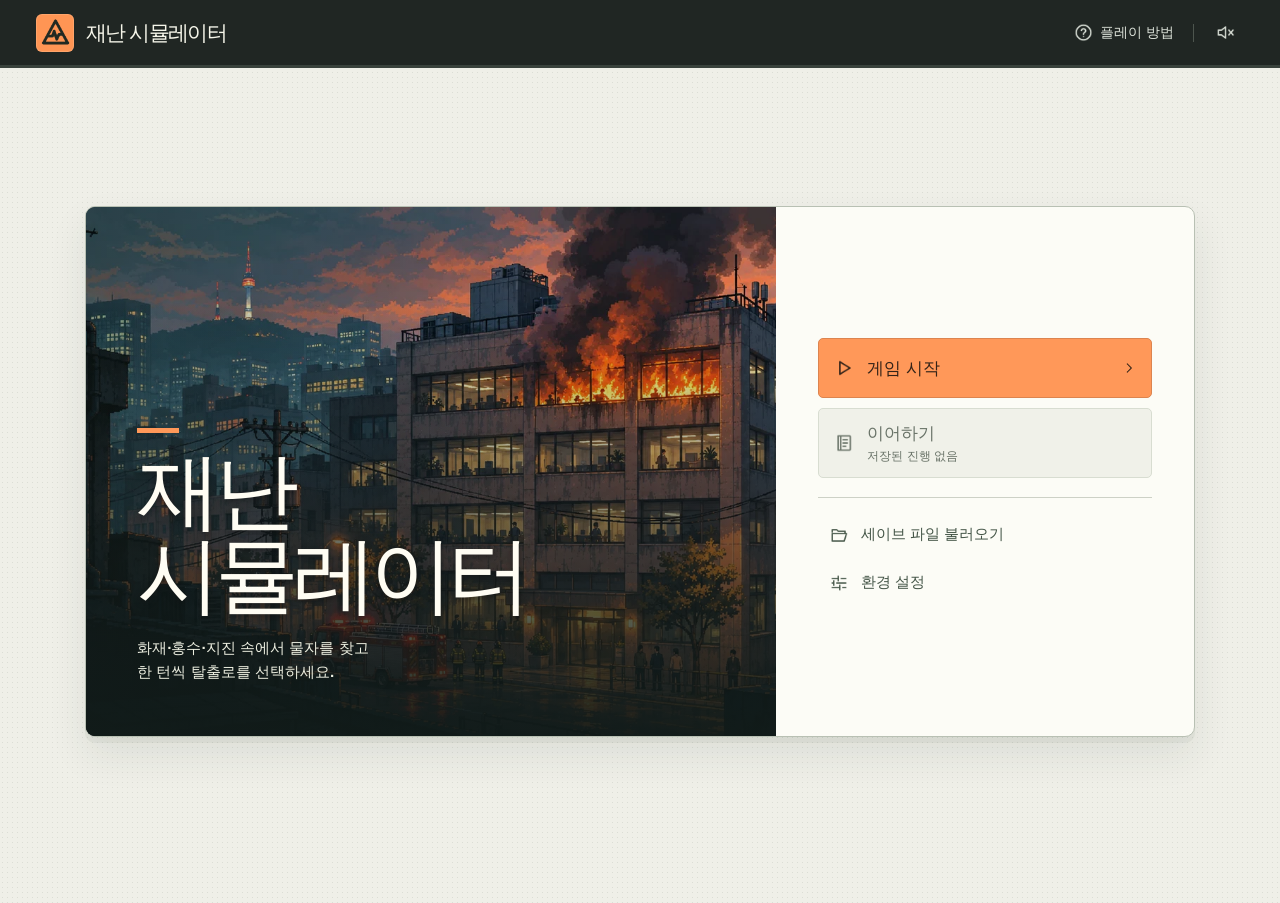
==== index.html @ 51527009 "게임 제작 시작" ====
<!doctype html>
<html lang="ko">
<head>
  <meta charset="utf-8">
  <meta name="viewport" content="width=device-width, initial-scale=1, viewport-fit=cover">
  <meta name="theme-color" content="#202623">
  <meta name="description" content="화재, 홍수, 지진 현장을 돌며 물자를 탐색하고 장비를 조립해 탈출하는 턴제 생존 게임.">
  <title>재난 시뮬레이터</title>
  <link rel="icon" href="data:,">
  <link rel="stylesheet" href="css/game.css">
  <link rel="stylesheet" href="css/field.css">
  <link rel="stylesheet" href="css/menu.css">
</head>
<body data-scenario="fire">
  <header class="topbar">
    <div class="shell header-inner">
      <div class="brand"><span class="brand-mark"><i data-icon="brand"></i></span><span>재난 시뮬레이터</span></div>
      <div class="utilities">
        <button id="game-menu" type="button" class="utility game-menu" aria-label="게임 메뉴 · 저장 및 불러오기" hidden><i data-icon="menu"></i><span>메뉴</span></button>
        <button id="help" type="button" class="utility" aria-label="플레이 방법"><i data-icon="help"></i><span>플레이 방법</span></button>
        <span class="header-divider" aria-hidden="true"></span>
        <button id="sound" type="button" class="utility sound-control" aria-label="효과음" aria-pressed="false" title="효과음 켜기"><i data-icon="muted"></i></button>
      </div>
    </div>
  </header>
  <main id="title-screen" class="shell title-shell" aria-labelledby="title-name">
    <section class="title-card">
      <div class="title-scene">
        <img src="assets/fire.webp" alt="" width="1500" height="750" fetchpriority="high">
        <div class="title-copy">
          <h1 id="title-name">재난<br>시뮬레이터</h1>
          <p>화재·홍수·지진 속에서 물자를 찾고<br>한 턴씩 탈출로를 선택하세요.</p>
        </div>
      </div>
      <nav class="title-actions" aria-label="시작 메뉴">
        <div id="play-buttons" class="play-buttons">
          <button id="new-game" class="title-action primary" type="button"><i data-icon="play"></i><span>게임 시작</span><i class="forward" data-icon="next"></i></button>
          <button id="continue-game" class="title-action" type="button" disabled><i data-icon="log"></i><span><strong id="continue-label">이어하기</strong><small id="continue-detail">저장된 진행 없음</small></span><i class="forward" data-icon="next"></i></button>
        </div>
        <button id="title-load" class="title-link" type="button"><i data-icon="folder"></i>세이브 파일 불러오기</button>
        <button id="title-settings" class="title-link" type="button"><i data-icon="settings"></i>환경 설정</button>
      </nav>
    </section>
  </main>
  <main id="game-screen" class="shell main-shell" hidden>
    <div class="toolbar">
      <nav class="scenario-nav" aria-label="시나리오 선택">
        <span class="nav-label" aria-hidden="true">시나리오</span>
        <div class="scenario-tabs">
          <button type="button" data-scenario-id="fire" aria-pressed="true"><i data-icon="flame"></i>화재</button>
          <button type="button" data-scenario-id="flood" aria-pressed="false"><i data-icon="water"></i>홍수</button>
          <button type="button" data-scenario-id="quake" aria-pressed="false"><i data-icon="quake"></i>지진</button>
        </div>
      </nav>
      <nav class="venue-nav" aria-label="장소 선택">
        <span class="nav-label" aria-hidden="true">장소</span>
        <div class="venue-tabs">
          <button type="button" data-venue="home" aria-pressed="true">집 <small>쉬움</small></button>
          <button type="button" data-venue="work" aria-pressed="false">직장 <small>보통</small></button>
          <button type="button" data-venue="travel" aria-pressed="false">여행지 <small>어려움</small></button>
        </div>
      </nav>
      <div class="toolbar-tools">
        <button type="button" id="difficulty" class="toolbar-button" aria-label="이 맵의 난이도 설정"><i data-icon="settings"></i><span>난이도 설정</span></button>
        <button type="button" id="restart" class="toolbar-button" aria-label="현재 맵 처음부터 시작"><i data-icon="restart"></i><span>처음부터</span></button>
      </div>
    </div>
    <div class="play-grid">
      <div class="main-column">
        <article class="scene-panel panel">
          <div class="hero">
            <img data-art="fire" src="assets/fire.webp" alt="" width="1500" height="750" fetchpriority="high">
            <img data-art="flood" src="assets/flood.webp" alt="" width="1500" height="750" hidden>
            <img data-art="quake" src="assets/quake.webp" alt="" width="1500" height="750" hidden>
            <div class="hero-shade"></div>
            <div class="hero-hud">
              <span class="alert-tag"><i data-icon="alert"></i><span id="alert-label">화재 경보</span></span>
              <div class="turn" id="turn-counter"><span aria-hidden="true" lang="en">TURN</span><b id="turn-number">01</b></div>
            </div>
            <div class="hero-caption">
              <div class="setting"><i data-icon="pin"></i><span id="setting"></span></div>
              <h1 id="scenario-title">도심 빌딩 화재</h1>
            </div>
          </div>
          <section class="briefing" id="briefing" tabindex="-1" aria-labelledby="scene-title">
            <div class="scene-meta"><span class="section-tag"><span class="square-pip"></span><span id="scene-label">현장 상황</span></span><span class="place" id="current-place"></span></div>
            <h2 id="scene-title"></h2>
            <p id="scene-description"></p>
          </section>
        </article>
        <section class="choices-section" aria-labelledby="choices-title">
          <div class="section-heading"><h2 id="choices-title" tabindex="-1"><i data-icon="cursor"></i><span>현장 행동</span></h2><span id="choice-note" class="minor-label"><i data-icon="clock"></i>행동당 1턴</span></div>
          <div id="feedback" class="feedback" hidden></div>
          <nav id="field-tabs" class="field-tabs" aria-label="현장 메뉴">
            <button type="button" data-view="field" aria-pressed="true"><i data-icon="eye"></i>현장 탐색</button>
            <button type="button" data-view="travel" aria-pressed="false"><i data-icon="route"></i>지역 이동</button>
            <button type="button" data-view="bag" aria-pressed="false"><i data-icon="bag"></i>가방·제작 <small id="bag-count">0/4</small></button>
          </nav>
          <div id="field-context"></div>
          <div id="actions" class="actions"></div>
          <div id="outcome" class="outcome panel" hidden></div>
        </section>
      </div>
      <aside class="rail" aria-label="대피 정보">
        <section class="vitals" aria-labelledby="vitals-heading">
          <div class="card-heading"><h2 id="vitals-heading"><i data-icon="pulse"></i>생존 상태</h2><span id="status-label" class="status-word"></span></div>
          <div class="meters">
            <div class="meter health">
              <div class="meter-row"><span><i data-icon="heart"></i>체력</span><div><b id="hp-number">100</b><small> / 100</small></div></div>
              <div id="hp-meter" class="gauge" role="progressbar" aria-label="체력" aria-valuemin="0" aria-valuemax="100"><span></span></div>
            </div>
            <div class="meter risk">
              <div class="meter-row"><span><i data-icon="alert"></i><span id="risk-label"></span></span><div><b id="risk-number"></b><small> / 100</small></div></div>
              <div id="risk-meter" class="gauge" role="progressbar" aria-label="위험 노출" aria-valuemin="0" aria-valuemax="100"><span></span></div>
            </div>
          </div>
          <div class="hazard-note" id="hazard-note"></div>
        </section>
        <section class="route-panel panel" aria-labelledby="route-heading">
          <div class="card-heading"><h2 id="route-heading" tabindex="-1"><i data-icon="route"></i>지역 지도</h2><span class="route-count">확인한 장소 <b id="stage-count">1</b>곳</span></div>
          <p id="map-origin" class="map-origin"></p>
          <div class="route-map" id="route-map" role="group" aria-label="지역을 선택해 물자와 이동 경로 확인">
            <canvas id="route-lines" aria-hidden="true"></canvas>
            <div id="map-points"></div>
          </div>
          <div id="map-detail" class="map-detail"></div>
          <div class="goal"><i data-icon="flag"></i><div><span id="goal-label">탈출 목표</span><p id="objective"></p></div></div>
        </section>
        <section class="log-panel panel" aria-labelledby="log-heading">
          <div class="card-heading"><h2 id="log-heading"><i data-icon="log"></i>행동 기록</h2><button type="button" id="show-log" class="text-button">전체 보기</button></div>
          <ol id="recent-log" class="recent-log"></ol>
        </section>
      </aside>
    </div>
    <footer class="save-status" id="save-status"><i data-icon="save"></i><span>이 기기에 자동 저장</span><button id="quick-save" type="button" class="text-button">세이브 파일 저장</button></footer>
    <p id="export-status" class="export-status" role="status"></p>
  </main>
  <dialog id="dialog" aria-labelledby="dialog-title">
    <div class="dialog-head"><h2 id="dialog-title"></h2><button type="button" id="close-dialog" class="close-button" aria-label="닫기"><i data-icon="close"></i></button></div>
    <div id="dialog-content"></div>
  </dialog>
  <div class="sr-only" id="announcement" role="status" aria-live="polite" aria-atomic="true"></div>
  <noscript>이 게임을 플레이하려면 브라우저에서 자바스크립트를 켜 주세요.</noscript>
  <script src="js/data/regions.js"></script>
  <script src="js/data/supplies.js"></script>
  <script src="js/data/maps.js"></script>
  <script src="js/knowledge.js"></script>
  <script src="js/legacy/scenarios-v2.js"></script>
  <script src="js/legacy/engine-v2.js"></script>
  <script src="js/engine.js"></script>
  <script src="js/storage.js"></script>
  <script src="js/save-file.js"></script>
  <script src="js/ui/art.js"></script>
  <script src="js/ui/dom.js"></script>
  <script src="js/ui/map.js"></script>
  <script src="js/ui/field-panel.js"></script>
  <script src="js/ui/difficulty.js"></script>
  <script src="js/ui/start-menu.js"></script>
  <script src="js/ui/save-dialog.js"></script>
  <script src="js/app.js"></script>
</body>
</html>
---- css/game.css ----
:root {
  color-scheme: light;
  --page: #efefe8;
  --paper: #fcfcf6;
  --ink: #242c27;
  --muted: #586259;
  --line: #cdd1c6;
  --dark: #202824;
  --accent: #ff9859;
  --accent-ink: #914315;
  --accent-pale: #fbe3cc;
  --mono: "IBM Plex Mono", "Cascadia Mono", Consolas, ui-monospace, monospace;
  font-family: Inter, "Noto Sans KR", "Apple SD Gothic Neo", "Malgun Gothic", sans-serif;
  font-size: 16px;
  font-synthesis: none;
  color: var(--ink);
}
* { box-sizing: border-box; }
body {
  margin: 0;
  min-width: 280px;
  min-height: 100vh;
  background-color: var(--page);
  background-image: radial-gradient(#69746824 .65px, transparent .75px);
  background-size: 5px 5px;
  word-break: keep-all;
  overflow-wrap: break-word;
  -webkit-text-size-adjust: 100%;
}
body[data-scenario=flood] { --accent: #7dd2d5; --accent-ink: #166064; --accent-pale: #d9edeb; }
body[data-scenario=quake] { --accent: #edc665; --accent-ink: #73561b; --accent-pale: #f3e9c9; }
button { font: inherit; color: inherit; cursor: pointer; touch-action: manipulation; -webkit-tap-highlight-color: transparent; }
button:disabled { cursor: default; }
button:focus-visible, a:focus-visible { outline: 3px solid #19779a; outline-offset: 3px; }
button, a { -webkit-user-select: none; user-select: none; }
button { transition: background-color .14s, border-color .14s, color .14s, box-shadow .14s, transform .14s; }
[hidden] { display: none !important; }
h1, h2, h3, p { margin: 0; }
i[data-icon] { display: inline-flex; width: 1.2em; height: 1.2em; flex: none; align-items: center; justify-content: center; vertical-align: -.18em; font-style: normal; }
i[data-icon] canvas { display: block; width: 100%; height: 100%; }
.shell { width: min(1256px, calc(100% - 72px)); margin: 0 auto; }
.topbar { background: #202623; border-bottom: 3px solid #39423c; color: #f5f5e9; }
.header-inner { min-height: 65px; display: flex; align-items: center; justify-content: space-between; gap: 12px; }
.brand, .utilities, .utility, .toolbar, .scenario-nav, .scenario-tabs, .scenario-tabs button, .toolbar-button, .section-tag, .setting,
.hero-hud, .section-heading, .section-heading h2, .card-heading, .card-heading h2, .minor-label, .hazard-note, .text-button, .save-status, .close-button { display: flex; align-items: center; }
.brand { gap: 12px; font-size: 1.34rem; font-weight: 850; letter-spacing: -.075em; }
.brand-mark { background: #ff9554; color: #222922; width: 38px; height: 38px; display: grid; place-items: center; border-radius: 6px; box-shadow: inset 0 0 0 1px #ffd0aa40; }
.brand-mark i { width: 29px; height: 29px; }
.utilities { gap: 12px; }
.utility { min-width: 38px; min-height: 40px; justify-content: center; gap: 7px; border: 0; padding: 0 7px; background: none; border-radius: 4px; color: #dbe1d8; font-size: .875rem; font-weight: 550; }
.utility i { width: 19px; height: 19px; }
.utility:hover, .utility:focus-visible { background: #364039; color: #fff; }
.sound-control[aria-pressed=true] { color: #ffaf78; }
.header-divider { height: 18px; width: 1px; background: #4d554e; }
.toolbar { min-height: 83px; justify-content: space-between; gap: 12px; }
.scenario-nav { gap: 16px; min-width: 0; }
.nav-label { color: #576057; font-size: .875rem; font-weight: 700; }
.scenario-tabs { padding: 3px; gap: 3px; background: #e1e3d9; border: 1px solid #c9cec2; border-radius: 7px; }
.scenario-tabs button { justify-content: center; gap: 7px; min-width: 76px; padding: 5px 14px; min-height: 34px; background: transparent; color: #555f56; font-size: .92rem; font-weight: 700; border: 1px solid transparent; border-radius: 4px; }
.scenario-tabs button i { width: 18px; height: 18px; }
.scenario-tabs button[aria-pressed=true] { background: var(--dark); color: #fbfcf4; border-color: var(--dark); box-shadow: 0 1px 3px #222c2322; }
.scenario-tabs button[aria-pressed=true] i { color: var(--accent); }
.scenario-tabs button:not([aria-pressed=true]):hover { background: #f6f7ef; }
.toolbar-button { min-height: 40px; gap: 7px; background: transparent; border: 1px solid transparent; color: #535e54; font-size: .875rem; font-weight: 600; border-radius: 4px; padding: 0 7px; }
.toolbar-button:hover { background: #e1e4da; border-color: var(--line); }
.play-grid { display: grid; grid-template-columns: minmax(0, 2.2fr) minmax(298px, .97fr); gap: 20px; align-items: start; }
.main-column, .rail { display: flex; flex-direction: column; min-width: 0; gap: 20px; }
.rail { gap: 15px; }
.panel { border: 1px solid var(--line); border-radius: 8px; background: var(--paper); box-shadow: 0 2px 0 #31403209; }
.scene-panel { overflow: hidden; }
.hero { position: relative; isolation: isolate; overflow: hidden; height: clamp(250px, 23.1vw, 321px); background: #26322e; color: #fff; }
.hero img, .hero-shade { position: absolute; inset: 0; width: 100%; height: 100%; }
.hero img { object-fit: cover; object-position: center 54%; z-index: -2; }
.hero-shade { z-index: -1; background: linear-gradient(90deg, #10181563, transparent 76%), linear-gradient(0deg, #0c1313e8, #0c13134a 32%, transparent 63%); }
.hero-hud { position: absolute; top: 18px; left: 22px; right: 20px; justify-content: space-between; align-items: flex-start; }
.alert-tag, .turn { display: inline-flex; align-items: center; gap: 6px; line-height: 1; }
.alert-tag { color: #232a24; background: var(--accent); box-shadow: 0 1px 3px #10171236; border-radius: 3px; padding: 7px 9px; font-size: .78rem; font-weight: 850; letter-spacing: .005em; }
.alert-tag i { height: 15px; width: 15px; }
.turn { background: #131b19d9; border: 1px solid #c1c9bb54; color: #f1f3e6; border-radius: 4px; height: 30px; padding: 0 10px; font-family: var(--mono); }
.turn > span { color: #c7d0c4; font-size: .75rem; letter-spacing: .07em; }
.turn b { font-size: 1.02rem; }
.hero-caption { position: absolute; bottom: 23px; left: 26px; right: 20px; }
.setting { gap: 5px; color: #e3e6d9; font-size: .875rem; font-weight: 550; text-shadow: 0 1px 3px #000; }
.setting i { color: var(--accent); width: 16px; height: 16px; }
.hero h1 { margin-top: 4px; line-height: 1.17; font-size: clamp(2.35rem, 3.65vw, 3.5rem); letter-spacing: -.072em; font-weight: 900; text-shadow: 0 2px 7px #1119; }
.briefing { padding: 18px 25px 22px; scroll-margin-top: 8px; }
.briefing:focus { outline: none; }
.scene-meta { display: flex; justify-content: space-between; align-items: center; gap: 10px; }
.section-tag { gap: 7px; font-size: .80rem; font-weight: 750; color: #535e55; }
.square-pip { background: var(--accent-ink); width: 7px; height: 7px; box-shadow: 3px 0 0 var(--accent-pale); }
.place { color: #536056; font-size: .80rem; background: #e9ede4; border: 1px solid #dce2d5; border-radius: 3px; font-weight: 650; padding: 2px 7px; }
.briefing h2 { margin-top: 8px; font-size: 1.47rem; line-height: 1.4; letter-spacing: -.061em; font-weight: 800; }
.briefing > p { margin-top: 5px; color: #48524a; font-size: 1rem; line-height: 1.67; letter-spacing: -.025em; }
.feedback { display: flex; gap: 8px; align-items: flex-start; background: #eef0e7; border-left: 3px solid #a1ac9a; padding: 8px 10px; margin-top: 13px; font-size: .875rem; color: #435047; line-height: 1.55; }
.feedback i { margin-top: 2px; }
.feedback.is-event { border-color: var(--accent-ink); background: var(--accent-pale); }
.feedback[data-verdict] { align-items: center; gap: 12px; }
.feedback[data-verdict=pass] { background: #e6efe2; border-color: #537657; }
.feedback[data-verdict=miss] { background: #f6e7db; border-color: #aa6841; }
.feedback-copy { display: grid; gap: 2px; min-width: 0; }
.roll-summary { color: #325f42; font-size: .86rem; }
.feedback[data-verdict=miss] .roll-summary { color: #804225; }
.die { display: inline-block; flex: none; position: relative; width: 30px; height: 30px; perspective: 130px; }
.die-cube { display: block; position: relative; width: 100%; height: 100%; transform-style: preserve-3d; --rx: 0deg; --ry: 0deg; transform: translateZ(-15px) rotateX(var(--rx)) rotateY(var(--ry)); }
.die-cube[data-face="2"] { --ry: -90deg; }
.die-cube[data-face="3"] { --rx: -90deg; }
.die-cube[data-face="4"] { --rx: 90deg; }
.die-cube[data-face="5"] { --ry: 90deg; }
.die-cube[data-face="6"] { --ry: 180deg; }
.die-side { position: absolute; inset: 0; display: grid; grid-template: repeat(3, 1fr) / repeat(3, 1fr); place-items: center; padding: 3px; border: 1px solid #777f6e; border-radius: 5px; background: #fffbea; box-shadow: inset 0 -2px #c7c8b5; backface-visibility: hidden; }
.die-side:nth-child(1) { transform: translateZ(15px); }
.die-side:nth-child(2) { transform: rotateY(90deg) translateZ(15px); }
.die-side:nth-child(3) { transform: rotateX(90deg) translateZ(15px); }
.die-side:nth-child(4) { transform: rotateX(-90deg) translateZ(15px); }
.die-side:nth-child(5) { transform: rotateY(-90deg) translateZ(15px); }
.die-side:nth-child(6) { transform: rotateY(180deg) translateZ(15px); }
.die-pip { width: 4px; height: 4px; background: #293b2e; border-radius: 50%; }
@media (prefers-reduced-motion: no-preference) {
  .die-cube.tumble { animation: die-tumble 150ms cubic-bezier(.2,.65,.35,1) both; }
  @keyframes die-tumble {
    from { transform: translateY(-3px) translateZ(-15px) rotateX(calc(var(--rx) + 140deg)) rotateY(calc(var(--ry) - 125deg)) rotateZ(-15deg); }
    to { transform: translateZ(-15px) rotateX(var(--rx)) rotateY(var(--ry)); }
  }
}
.section-heading, .card-heading { justify-content: space-between; gap: 8px; }
.section-heading { margin: 0 1px 12px; }
.section-heading h2, .card-heading h2 { gap: 8px; line-height: 1.35; font-size: 1.08rem; font-weight: 800; letter-spacing: -.05em; }
.section-heading h2 { font-size: 1.22rem; }
.section-heading h2 i, .card-heading h2 i { width: 20px; height: 20px; }
.minor-label { gap: 5px; color: #5e675e; font-size: .82rem; font-weight: 550; }
.minor-label i { width: 15px; height: 15px; }
.actions { display: grid; grid-template-columns: repeat(auto-fit, minmax(0, 1fr)); gap: 10px; }
.action { position: relative; min-width: 0; min-height: 156px; display: flex; flex-direction: column; align-items: stretch; border: 1px solid #bfc6ba; box-shadow: 0 2px 0 #c8cdc2; border-radius: 6px; background: var(--paper); text-align: left; padding: 14px 15px 12px; }
.action:not(:disabled):hover { background: #fffef8; border-color: var(--accent-ink); box-shadow: 0 3px 0 var(--accent-ink); transform: translateY(-2px); }
.action:not(:disabled):active { transform: translateY(1px); box-shadow: none; }
.action-head { display: flex; align-items: flex-start; justify-content: space-between; margin-bottom: 9px; }
.action-icon { display: grid; place-items: center; width: 33px; height: 33px; color: #3c5a4a; background: #e1e9db; border: 1px solid #d2ddca; border-radius: 5px; }
.action-icon i { width: 21px; height: 21px; }
.action[data-tone=observe] .action-icon { background: var(--accent-pale); border-color: color-mix(in srgb, var(--accent) 50%, #d5d7c8); color: var(--accent-ink); }
.action[data-tone=rest] .action-icon { background: #dceae6; color: #36645a; }
.action[data-tone=second] .action-icon { background: #e2e8ec; border-color: #d3dade; color: #415c69; }
kbd { font: .75rem/1.3 var(--mono); color: #667164; background: #f5f6ee; border: 1px solid #d3d9cc; border-bottom-width: 2px; border-radius: 3px; padding: 1px 5px; }
.action-body { display: flex; flex-direction: column; gap: 4px; }
.action-title { font-size: 1.04rem; font-weight: 780; letter-spacing: -.06em; line-height: 1.32; }
.action-description { color: #576258; font-size: .875rem; line-height: 1.5; letter-spacing: -.026em; }
.check-line { display: flex; align-items: center; flex-wrap: wrap; gap: 3px 6px; margin-top: 3px; font-size: .77rem; line-height: 1.45; }
.check-target { display: inline-flex; align-items: center; gap: 4px; padding: 1px 5px; color: #574328; background: #f2e9d5; border-radius: 3px; font-weight: 750; white-space: nowrap; }
.check-target i { width: 14px; height: 14px; }
.check-miss { color: #5d665a; }
.costs { display: flex; flex-wrap: wrap; align-items: center; gap: 7px 10px; margin-top: auto; padding-top: 11px; }
.cost { display: inline-flex; align-items: center; gap: 3px; font: 600 .82rem/1 var(--mono); white-space: nowrap; }
.cost i { width: 14px; height: 14px; }
.cost-name { font-family: Inter, "Noto Sans KR", "Apple SD Gothic Neo", "Malgun Gothic", sans-serif; font-size: .77rem; font-weight: 600; }
.cost.hp { color: #386550; }
.cost.risk { color: #92522c; }
.danger-cost { color: #932f29; font-size: .78rem; font-weight: 750; }
.unavailable { font-size: .8rem; font-weight: 650; color: #646b62; }
.action:disabled { background: #e6e8df; border-color: #cdd1c6; box-shadow: none; }
.action:disabled .action-body, .action:disabled .action-icon { opacity: .64; }
.vitals { background: #26352f; border: 1px solid #2b3931; border-radius: 8px; padding: 18px 20px 0; color: #f0f4e9; overflow: hidden; box-shadow: 0 2px 0 #31403212; }
.vitals .card-heading h2 i { color: #a4d0b2; }
.status-word { color: #bbdfbf; font-size: .80rem; font-weight: 650; display: flex; gap: 6px; align-items: center; }
.status-word::before { content: ""; width: 6px; height: 6px; border-radius: 50%; background: currentColor; }
.status-word[data-level=warn] { color: #ffbe81; }
.status-word[data-level=danger] { color: #ffaba0; }
.meters { display: grid; gap: 11px; margin: 15px 0 16px; }
.meter-row { display: flex; align-items: baseline; justify-content: space-between; gap: 6px; margin-bottom: 5px; }
.meter-row > span { display: flex; align-items: center; gap: 7px; color: #e1e9dc; font-size: .88rem; font-weight: 550; }
.meter-row i { width: 16px; height: 16px; }
.health .meter-row i { color: #a5dab2; }
.risk .meter-row i { color: #f3af77; }
.meter-row > div { font-family: var(--mono); line-height: 1; white-space: nowrap; }
.meter-row b { font-weight: 700; font-size: 1.15rem; }
.meter-row small { color: #b3c1b3; font-size: .75rem; }
.gauge { height: 8px; background: #46574b; border-radius: 1px; position: relative; overflow: hidden; }
.gauge::after { content: ""; position: absolute; inset: 0; background: repeating-linear-gradient(90deg, transparent 0 calc(10% - 2px), #26352f calc(10% - 2px) 10%); }
.gauge > span { display: block; height: 100%; background: #9acda4; transition: width .2s ease; }
.risk .gauge > span { background: #f0a36a; }
.hazard-note { gap: 7px; border-top: 1px solid #536052; margin: 0 -20px; padding: 9px 20px 10px; font-size: .81rem; font-weight: 500; color: #e2e6d8; background: #202e28; line-height: 1.45; }
.hazard-note i { width: 15px; height: 15px; color: #edbc85; }
.route-panel, .log-panel { overflow: hidden; }
.route-panel .card-heading, .log-panel .card-heading { padding: 16px 18px 13px; }
.route-count { color: #626c61; font-size: .81rem; }
.route-count b { color: var(--accent-ink); font-family: var(--mono); font-size: .98rem; }
.route-map { position: relative; background-color: #e7eadf; background-image: linear-gradient(#acb7a63b 1px, transparent 1px), linear-gradient(90deg, #acb7a63b 1px, transparent 1px); background-size: 15px 15px; height: 130px; border-block: 1px solid #d3d9cb; overflow: hidden; }
#route-lines, #map-points { width: 100%; height: 100%; position: absolute; inset: 0; }
.map-point { position: absolute; width: 0; height: 0; }
.map-dot { position: absolute; width: 9px; height: 9px; transform: translate(-50%, -50%); border: 2px solid #7e8b7e; border-radius: 50%; background: #f4f5e9; }
.map-point[data-state=visited] .map-dot { background: #496352; border-color: #496352; }
.map-point[data-state=current] .map-dot { width: 13px; height: 13px; background: var(--accent); border: 3px solid #384438; box-shadow: 0 0 0 4px color-mix(in srgb, var(--accent) 57%, transparent); }
.map-point[data-point=safe] .map-dot { border-radius: 2px; transform: translate(-50%,-50%) rotate(45deg); }
.map-point[data-state=closed] .map-dot { border: 0; border-radius: 0; background: transparent; }
.map-point[data-state=closed] .map-dot::before, .map-point[data-state=closed] .map-dot::after { content: ""; position: absolute; top: 4px; left: -1px; width: 11px; height: 2px; background: #965d4c; transform: rotate(45deg); }
.map-point[data-state=closed] .map-dot::after { transform: rotate(-45deg); }
.point-label { position: absolute; top: 9px; left: 0; transform: translateX(-50%); color: #586256; font-size: .75rem; font-weight: 600; white-space: nowrap; line-height: 1.4; text-shadow: 1px 1px #e9ecdf, -1px -1px #e9ecdf; }
.map-point[data-top=true] .point-label { top: auto; bottom: 8px; }
.map-point[data-state=current] .point-label { color: #263b2d; font-weight: 850; }
.map-point[data-state=closed] .point-label { color: #80574c; text-decoration: line-through; }
.goal { display: flex; align-items: flex-start; gap: 10px; padding: 13px 17px 15px; }
.goal > i { margin-top: 2px; color: var(--accent-ink); width: 18px; height: 18px; }
.goal span { display: block; font-weight: 700; color: #616b60; font-size: .77rem; margin-bottom: 2px; }
.goal p { font-size: .905rem; font-weight: 650; line-height: 1.48; letter-spacing: -.035em; }
.text-button { border: 0; border-radius: 3px; padding: 3px 4px; background: transparent; color: #4e5c50; font-size: .81rem; font-weight: 600; text-decoration: underline; text-underline-offset: 3px; }
.text-button:hover { background: #e9ede3; }
.recent-log, .full-log { list-style: none; margin: 0; padding: 0; }
.recent-log { margin: 0 18px 15px; border-top: 1px solid #d9ddd1; }
.recent-log li { display: grid; grid-template-columns: 38px 1fr; gap: 8px; margin-top: 10px; align-items: baseline; }
.log-turn { font: 650 .765rem/1.5 var(--mono); color: var(--accent-ink); white-space: nowrap; }
.recent-log p { color: #4d594f; font-size: .86rem; letter-spacing: -.025em; line-height: 1.5; }
.recent-log .log-roll, .full-log .log-roll { display: block; font-size: .79rem; font-weight: 700; color: #425d4a; }
.save-status { justify-content: flex-end; gap: 5px; padding: 13px 1px 21px; color: #637062; font-size: .76rem; font-weight: 550; }
.save-status i { width: 14px; height: 14px; }
.outcome { padding: 17px 20px 20px; }
.outcome-stats { display: flex; flex-wrap: wrap; gap: 7px 21px; margin-bottom: 9px; }
.outcome-stats span { font-size: .875rem; color: var(--muted); }
.outcome-stats strong { color: var(--ink); padding-left: 4px; }
.outcome > p { font-size: .92rem; line-height: 1.6; color: #4c584d; margin-bottom: 13px; }
.button-row { display: flex; flex-wrap: wrap; gap: 8px; margin-top: 13px; }
.primary-button, .secondary-button { display: inline-flex; align-items: center; justify-content: center; gap: 6px; min-height: 41px; padding: 7px 14px; font-weight: 700; font-size: .92rem; border: 1px solid var(--dark); border-radius: 5px; }
.primary-button { color: #f8f9ef; background: var(--dark); }
.primary-button:hover { background: #3b4a3d; }
.secondary-button { background: #f2f3ea; border-color: #bcc6b8; }
.secondary-button:hover { background: #e2e7dc; }
dialog { width: min(460px, calc(100vw - 32px)); max-height: min(82vh, 680px); max-height: min(82dvh, 680px); padding: 21px 23px 23px; border: 1px solid #9fa999; border-radius: 9px; background: var(--paper); color: var(--ink); box-shadow: 0 18px 80px #0d170e4d; overflow-y: auto; }
dialog::backdrop { background: #131c17a8; }
.dialog-head { display: flex; align-items: center; justify-content: space-between; gap: 12px; margin-bottom: 12px; }
.dialog-head h2 { font-size: 1.35rem; letter-spacing: -.055em; }
.close-button { width: 37px; height: 37px; justify-content: center; background: #eff1e8; border: 1px solid var(--line); border-radius: 5px; }
.dialog-copy, .help-rules { color: #49564b; font-size: .96rem; line-height: 1.66; }
.help-rules { padding-left: 1.2rem; margin: 12px 0; }
.help-rules li + li { margin-top: 7px; }
.guide-links { display: flex; gap: 6px 14px; flex-wrap: wrap; padding-top: 12px; }
.guide-links a { color: #3e6251; font-size: .83rem; text-underline-offset: 3px; }
.help-detail { margin-top: 15px; border-top: 1px solid var(--line); padding-top: 11px; }
.help-detail summary { cursor: pointer; font-size: .88rem; font-weight: 650; }
.full-log li { border-top: 1px solid var(--line); padding: 11px 0; }
.full-log strong { margin-left: 10px; font-size: .94rem; }
.full-log p { color: #526055; margin-top: 4px; font-size: .9rem; line-height: 1.5; }
.full-log .event-line { color: var(--accent-ink); }
.sr-only { position: absolute; width: 1px; height: 1px; padding: 0; margin: -1px; overflow: hidden; clip: rect(0,0,0,0); white-space: nowrap; border: 0; }

@media (min-width: 1550px) { .shell { width: min(1350px, calc(100% - 100px)); } .hero { height: 354px; } }
@media (max-width: 1090px) {
  .shell { width: calc(100% - 40px); }
  .play-grid { grid-template-columns: minmax(0, 1.95fr) minmax(266px, 1fr); gap: 14px; }
  .main-column { gap: 15px; }
  .rail { gap: 12px; }
  .action { padding: 12px 11px; }
  .briefing { padding: 16px 19px 19px; }
}
@media (max-width: 799px) {
  .shell { width: min(660px, calc(100% - 32px)); }
  .header-inner { min-height: 56px; }
  .toolbar { min-height: 65px; }
  .play-grid { display: flex; flex-direction: column; gap: 14px; align-items: stretch; }
  .main-column, .rail { display: contents; }
  .scene-panel { order: 1; }
  .vitals { order: 2; padding: 12px 15px 0; }
  .choices-section { order: 3; }
  .route-panel { order: 4; }
  .log-panel { order: 5; }
  .hero { height: clamp(190px, 42vw, 273px); }
  .hero-caption { left: 18px; bottom: 16px; }
  .hero-hud { top: 13px; left: 15px; right: 15px; }
  .vitals .card-heading h2 { font-size: .98rem; }
  .meters { grid-template-columns: minmax(0,1fr) minmax(0,1fr); gap: 18px; margin: 9px 0 12px; }
  .meter-row { margin-bottom: 6px; }
  .hazard-note { margin: 0 -15px; padding: 6px 15px 7px; }
  .route-map { height: 135px; }
}
@media (max-width: 560px) {
  .shell { width: calc(100% - 24px); }
  .header-inner { min-height: 53px; }
  .brand { font-size: 1.08rem; gap: 8px; }
  .brand-mark { width: 31px; height: 31px; border-radius: 5px; }
  .brand-mark i { width: 24px; height: 24px; }
  .utilities { gap: 4px; }
  .utility { min-height: 42px; min-width: 36px; padding: 0 6px; }
  .utility span, .nav-label { display: none; }
  .header-divider { height: 15px; }
  .toolbar { min-height: 59px; gap: 6px; }
  .scenario-tabs { padding: 2px; gap: 1px; }
  .scenario-tabs button { min-width: 58px; min-height: 35px; gap: 4px; padding: 4px 8px; font-size: .88rem; }
  .scenario-tabs button i { width: 16px; height: 16px; }
  .toolbar-button { font-size: .81rem; gap: 4px; padding: 0 3px; }
  .play-grid { gap: 11px; }
  .hero { height: clamp(171px, 45vw, 215px); }
  .hero h1 { font-size: clamp(2rem, 8.2vw, 2.58rem); }
  .hero img { object-position: center 52%; }
  .setting { font-size: .78rem; }
  .briefing { padding: 12px 14px 14px; }
  .briefing h2 { margin-top: 6px; font-size: 1.22rem; }
  .briefing > p { font-size: 1rem; line-height: 1.52; }
  .vitals { padding: 10px 13px 0; }
  .meters { gap: 15px; }
  .meter-row > span { font-size: .81rem; gap: 4px; }
  .meter-row small { font-size: .75rem; }
  .meter-row b { font-size: 1rem; }
  .meter-row i { width: 14px; height: 14px; }
  .hazard-note { margin-inline: -13px; padding-inline: 13px; }
  .section-heading { margin: 2px 1px 8px; }
  .section-heading h2 { font-size: 1.09rem; }
  .actions { grid-template-columns: 1fr; gap: 7px; }
  .action { display: grid; grid-template-columns: 37px minmax(0,1fr) auto; align-items: center; gap: 8px; min-height: 70px; padding: 10px 12px; }
  .action-head { margin: 0; }
  .action-head kbd { display: none; }
  .action-title { font-size: 1rem; }
  .action-description { font-size: .81rem; }
  .action-body { gap: 2px; }
  .costs { flex-direction: column; align-items: flex-end; gap: 6px; margin: 0; padding: 0; }
  .cost { font-size: .77rem; }
  .route-panel .card-heading, .log-panel .card-heading { padding: 13px 14px 11px; }
  .recent-log { margin-inline: 14px; }
  .recent-log p { font-size: .9rem; }
  .goal { padding: 11px 14px 13px; }
  .feedback { font-size: .84rem; margin-top: 9px; }
}
@media (max-width: 355px) {
  .shell { width: calc(100% - 16px); }
  .toolbar-button span { display: none; }
  .meter-row small { display: none; }
  .action { grid-template-columns: 31px minmax(0,1fr) auto; padding-inline: 8px; }
  .action-icon { width: 29px; height: 29px; }
}
@media (min-width: 800px) and (max-height: 800px) {
  .header-inner { min-height: 54px; }
  .toolbar { min-height: 65px; }
  .hero { height: clamp(187px, 31vh, 248px); }
  .briefing { padding-block: 13px 16px; }
  .main-column { gap: 15px; }
  .action { min-height: 143px; }
}
@media (prefers-reduced-motion: reduce) {
  *, *::before, *::after { transition-duration: 0s !important; scroll-behavior: auto !important; }
}
---- css/field.css ----
.choices-section { min-width: 0; }
.toolbar { justify-content: flex-start; gap: 16px 28px; }
.venue-nav, .venue-tabs, .toolbar-tools { display: flex; align-items: center; }
.venue-nav { gap: 12px; }
.venue-tabs { padding: 3px; gap: 2px; background: #f8f8ef; border: 1px solid #c5cdbf; border-radius: 7px; }
.venue-tabs button { display: flex; align-items: baseline; justify-content: center; gap: 6px; border: 1px solid transparent; border-radius: 4px; background: transparent; color: #4c5b4e; min-height: 34px; padding: 5px 10px; font-size: .9rem; font-weight: 720; white-space: nowrap; }
.venue-tabs small { font-size: .73rem; color: #616e5e; font-weight: 550; }
.venue-tabs button[aria-pressed=true] { background: var(--accent-pale); color: var(--accent-ink); border-color: color-mix(in srgb, var(--accent) 55%, #bcbeaf); }
.venue-tabs button[aria-pressed=true] small { color: var(--accent-ink); }
.venue-tabs button:not([aria-pressed=true]):hover { background: #e7ebdf; }
.toolbar-tools { margin-left: auto; gap: 4px; }
.map-origin { margin: -5px 17px 9px; color: #566454; font-size: .8rem; line-height: 1.4; }
.difficulty-current { margin: 8px 0 14px; padding: 8px 10px; border-left: 3px solid #8c9e88; background: #edf0e6; font-size: .86rem; line-height: 1.5; }
.difficulty-form { display: grid; gap: 11px; }
.difficulty-field { display: grid; grid-template-columns: 7.5em minmax(0, 1fr); align-items: center; gap: 8px; font-size: .94rem; font-weight: 680; }
.difficulty-field select { min-width: 0; min-height: 42px; padding: 6px 9px; font: inherit; font-size: .88rem; background: #fcfcf6; color: #2e4233; border: 1px solid #aebba9; border-radius: 4px; }
.difficulty-field select:focus-visible { outline: 3px solid #19779a; outline-offset: 2px; }
.difficulty-form .text-button { justify-self: start; }
.difficulty-form .button-row { margin: 0; }
.difficulty-message { color: #385740; font-size: .85rem; line-height: 1.5; }
.difficulty-message:empty { display: none; }
.choices-section .feedback { margin: 0 0 10px; border-radius: 3px; }
#choices-title:focus:not(:focus-visible) { outline: 0; }
.field-tabs { display: flex; gap: 3px; padding: 3px; border-radius: 7px; border: 1px solid #bcc5b7; background: #e1e6db; }
.field-tabs button { flex: 1; min-width: 0; display: flex; align-items: center; justify-content: center; gap: 7px; padding: 8px 4px; min-height: 41px; border: 1px solid transparent; border-radius: 4px; color: #4b594d; font-size: .93rem; font-weight: 680; white-space: nowrap; background: transparent; }
.field-tabs button:hover { background: #f2f4eb; }
.field-tabs button[aria-pressed=true] { color: #fffdf4; background: #304638; border-color: #2c4135; }
.field-tabs small { font: 650 .72rem/1.5 var(--mono); padding-inline: 4px; border-radius: 3px; background: #253d2d12; }
.field-tabs [aria-pressed=true] small { background: #ffffff21; }
.field-tabs i { width: 17px; height: 17px; }
.stock-summary, .field-hint { display: flex; align-items: center; flex-wrap: wrap; gap: 6px; min-height: 35px; margin: 7px 0; color: #526054; font-size: .82rem; line-height: 1.5; }
.stock-summary strong { margin-right: 4px; font-weight: 700; color: #415044; }
.map-jump { display: none; }
.supply-tag { display: inline-flex; align-items: center; gap: 5px; padding: 3px 7px; border: 1px solid #ced6c7; border-radius: 4px; background: #f8f9ef; color: #405846; font-size: .78rem; font-weight: 650; line-height: 1.4; }
.supply-tag i { width: 14px; height: 14px; }
.bag-grid { display: grid; grid-template-columns: repeat(4, minmax(0, 1fr)); gap: 5px; margin-top: 10px; }
.bag-slot { display: flex; align-items: center; justify-content: space-between; flex-wrap: wrap; min-height: 42px; padding: 3px 6px; border-radius: 4px; border: 1px solid #c4cebe; background: var(--paper); }
.bag-slot.empty { justify-content: center; color: #687467; border-style: dashed; background: #ffffff35; font-size: .76rem; }
.bag-slot .supply-tag { padding: 0; border: 0; background: none; }
.drop-item { background: none; border: 0; font-size: .74rem; padding: 6px 3px; text-decoration: underline; text-underline-offset: 2px; color: #616c61; }
.bag-grid + .field-hint { min-height: 0; margin: 8px 0 10px; }
.ingredient-source { color: #535e50; font-size: .77rem; line-height: 1.45; }
.recipe-parts { color: #3e5c48; margin-top: 3px; font-size: .8rem; font-weight: 700; }
.action:disabled .action-body { opacity: .85; }
.action:only-child { display: grid; min-height: 80px; grid-template-columns: auto minmax(0, 1fr) auto; align-items: center; gap: 13px; }
.action:only-child .action-head { margin: 0; }
.action:only-child kbd { position: absolute; top: 7px; right: 8px; }
.action:only-child .costs { padding: 0; margin: 0; }
.action:only-child .action-body { padding-right: 5px; }
.route-map { height: 154px; }
.map-point { width: 44px; height: 44px; transform: translate(-50%, -50%); padding: 0; border: 0; border-radius: 5px; background: none; color: #334236; }
.map-point .map-dot { top: 50%; left: 50%; pointer-events: none; }
.map-point .point-label { pointer-events: none; left: 50%; top: calc(50% + 8px); padding: 0 3px; border-radius: 3px; background: #e7eadfe6; }
.map-point[data-top=true] .point-label { bottom: calc(50% + 8px); top: auto; }
.map-point[aria-pressed=true] .point-label { background: #334a39; color: #fffef4; text-shadow: none; }
.map-point:hover .point-label { text-decoration: underline; }
.map-point[data-state=warning] .map-dot { border-color: #a15a23; background: #ffd198; }
.map-detail { padding: 12px 17px; border-bottom: 1px solid var(--line); }
.map-detail-head { display: flex; align-items: center; justify-content: space-between; flex-wrap: wrap; gap: 3px 7px; }
.map-detail-head strong { font-size: .92rem; }
.map-detail-head span { color: var(--accent-ink); font-size: .77rem; font-weight: 680; }
.map-detail p { margin: 4px 0 0; color: #59665a; font-size: .81rem; line-height: 1.5; }
.map-detail .map-warning { color: #9a4d24; }
.map-move { margin-top: 7px; padding: 7px 10px; border: 1px solid #b8c6b4; border-radius: 4px; background: #e6eddf; color: #334e3c; font-size: .8rem; font-weight: 670; }
.map-move:disabled { color: #687365; background: #edeee8; }
.map-move:not(:disabled):hover { background: #d9e5d2; }
@media (max-width: 799px) {
  .field-tabs button { min-height: 44px; }
  .route-map { height: 150px; }
  .map-jump { display: inline-block; margin-left: auto; padding: 6px 2px; border: 0; background: transparent; color: #395744; font-size: .82rem; font-weight: 650; text-decoration: underline; text-underline-offset: 3px; }
}
@media (max-width: 960px) {
  .toolbar { display: grid; grid-template-columns: minmax(0, 1fr) auto; gap: 6px 8px; padding-block: 10px; }
  .scenario-nav { grid-area: 1 / 1; }
  .toolbar-tools { grid-area: 1 / 2; }
  .venue-nav { grid-area: 2 / 1 / 3 / 3; }
  .venue-tabs { flex: 1; }
  .venue-tabs button { flex: 1; }
}
@media (max-width: 560px) {
  .toolbar { padding-block: 7px; }
  .venue-tabs button { min-height: 37px; padding-inline: 4px; }
  .toolbar-tools #restart span { display: none; }
  .toolbar-tools .toolbar-button { min-width: 36px; justify-content: center; }
  .field-tabs button { gap: 4px; font-size: .85rem; }
  .field-tabs small { font-size: .67rem; }
  .field-tabs i { width: 15px; height: 15px; }
  .stock-summary, .field-hint { min-height: 25px; }
  .bag-grid { grid-template-columns: repeat(2, minmax(0, 1fr)); }
  .drop-item { min-height: 36px; padding-inline: 6px; }
  .action:only-child { min-height: 75px; gap: 8px; }
  .map-detail { padding: 10px 14px; }
  .map-move { min-height: 42px; }
}
@media (max-width: 355px) {
  .toolbar-tools #difficulty span { display: none; }
  .difficulty-field { grid-template-columns: 1fr; gap: 3px; }
  .field-tabs button { gap: 3px; }
  .field-tabs i { display: none; }
}
---- css/menu.css ----
.title-shell {
  width: min(1110px, calc(100% - 64px));
  min-height: calc(100svh - 65px);
  display: grid;
  align-content: center;
  padding: 32px 0 60px;
}
.title-card {
  display: grid;
  grid-template-columns: minmax(0, 1.65fr) minmax(300px, 1fr);
  min-height: clamp(370px, 59vh, 540px);
  overflow: hidden;
  background: var(--paper);
  border: 1px solid #b8c0b3;
  border-radius: 10px;
  box-shadow: 0 6px 0 #51604f10, 0 18px 38px #26322817;
}
.title-scene, .setup-scene { position: relative; isolation: isolate; overflow: hidden; color: #fffdf3; background: #24312a; }
.title-scene img, .setup-scene img { position: absolute; inset: 0; width: 100%; height: 100%; object-fit: cover; z-index: -2; }
.title-scene img { object-position: 65% center; }
.title-scene::after, .setup-scene::after { content: ""; position: absolute; inset: 0; z-index: -1; pointer-events: none; }
.title-scene::after { background: linear-gradient(0deg, #111b19f2 0%, #111a1985 40%, transparent 82%), linear-gradient(90deg, #14201b55, transparent 65%); }
.title-scene { display: flex; align-items: flex-end; }
.title-copy { padding: clamp(25px, 4vw, 57px); }
.title-copy h1 { margin: 0; font-size: clamp(3.3rem, 6.6vw, 6rem); letter-spacing: -.075em; line-height: .99; font-weight: 900; text-shadow: 0 2px 6px #1118; }
.title-copy h1::before { content: ""; display: block; width: 42px; height: 5px; margin-bottom: 17px; background: #ff9859; }
.title-copy p { margin-top: 18px; color: #eceee0; font-size: clamp(.94rem, 1.2vw, 1.07rem); line-height: 1.6; font-weight: 550; }
.title-actions { display: flex; flex-direction: column; justify-content: center; gap: 3px; padding: clamp(20px, 3.3vw, 46px); }
.play-buttons { display: grid; gap: 10px; padding-bottom: 19px; margin-bottom: 11px; border-bottom: 1px solid var(--line); }
.title-action, .title-link { display: flex; align-items: center; gap: 13px; width: 100%; text-align: left; }
.title-action { min-height: 60px; padding: 12px 15px; border-radius: 5px; border: 1px solid #b9c5b8; background: #f0f3e9; color: #314638; font-size: 1.08rem; font-weight: 750; }
.title-action.primary { color: #332318; background: #ff9859; border-color: #dc844f; }
.title-action.primary:hover { background: #ffa56e; }
.title-action:not(.primary):not(:disabled):hover, .title-link:hover { background: #e4ebdd; }
.title-action:disabled { background: #f0f1e9; color: #697368; border-color: #d8ddd1; }
.title-action > span { min-width: 0; }
.title-action strong, .title-action small { display: block; }
.title-action small { margin-top: 3px; font-size: .78rem; line-height: 1.4; font-weight: 520; }
.title-action i { width: 20px; height: 20px; }
.title-action i.forward { width: 14px; height: 14px; margin-left: auto; }
.title-action:disabled i.forward { visibility: hidden; }
.title-link { min-height: 45px; background: transparent; border: 0; border-radius: 4px; padding: 8px 12px; font-size: .94rem; font-weight: 620; color: #445547; }
.title-link i { width: 18px; height: 18px; }
.game-menu { border: 1px solid #68796b; border-radius: 4px; }
.save-status .text-button { margin-left: 4px; }
.export-status { margin: -9px 0 16px; text-align: right; }
.export-status, .menu-status, .file-name { overflow-wrap: anywhere; font-size: .84rem; color: #4d604e; line-height: 1.55; }
.export-status:empty, .menu-status:empty, .file-name:empty { display: none; }
.setup-form, .setup-custom, .load-form, .record-list, .preference-list { display: grid; gap: 10px; }
.setup-form .button-row, .load-form .button-row { margin: 3px 0 0; }
.setup-scene { display: flex; align-items: flex-end; min-height: 93px; margin-bottom: 16px; border-radius: 5px; }
.setup-scene::after { background: linear-gradient(0deg, #111a19db, #15221a19 90%); }
.setup-scene img { object-position: 50% 47%; }
.setup-scene strong { padding: 13px 15px; font-size: 1.2rem; letter-spacing: -.04em; }
.setup-summary, .slot-note, .pause-info { margin: 0; font-size: .87rem; line-height: 1.55; }
.setup-summary, .file-preview, .pause-info { border-left: 3px solid #859c83; background: #edf1e7; padding: 9px 12px; }
.slot-note { padding: 8px 11px; color: #774d2d; border-left: 3px solid #cd976a; background: #f8ecdf; }
.setup-custom { padding: 10px 12px; background: #eef1e7; border-radius: 4px; }
.record-row { display: flex; align-items: center; gap: 11px; padding: 12px; border: 1px solid var(--line); border-radius: 5px; text-align: left; background: #f3f5ec; }
.record-row:hover, .preference-row:hover { background: #e7eddf; }
.record-row > i:last-child { width: 14px; margin-left: auto; }
.record-info { display: grid; gap: 3px; }
.record-info strong { font-size: .98rem; }
.record-info small { font-size: .81rem; color: #586659; line-height: 1.45; }
.session-actions { display: grid; grid-template-columns: 1fr 1fr; gap: 8px; margin: 13px 0; }
.session-actions button { min-height: 46px; padding-inline: 6px; }
.menu-status { margin-bottom: 10px; }
.load-form .menu-status { margin-bottom: 0; }
.preference-row { display: flex; align-items: center; justify-content: space-between; gap: 12px; min-height: 57px; padding: 10px 12px; border: 1px solid var(--line); border-radius: 5px; background: #f3f5ec; cursor: pointer; }
.preference-row input { flex: none; width: 20px; height: 20px; accent-color: #385741; }
.file-picker { position: relative; display: flex; align-items: center; justify-content: center; gap: 9px; min-height: 60px; padding: 8px; border: 1px dashed #889e85; border-radius: 5px; background: #f0f3e9; color: #344f39; font-weight: 700; }
.file-picker:hover { background: #e7eddf; }
.file-picker input { position: absolute; inset: 0; width: 100%; height: 100%; opacity: 0; cursor: pointer; }
.file-picker:focus-within { outline: 3px solid #19779a; outline-offset: 2px; }
.file-preview strong, .file-preview p, .file-preview small { display: block; }
.file-preview p, .file-preview small { margin-top: 3px; font-size: .83rem; line-height: 1.5; color: #4d604e; }
.load-form > .text-button { justify-self: start; }
.load-form .primary-button:disabled { background: #e2e5da; border-color: #c6cebf; color: #687467; }
@media (max-width: 760px) {
  .title-shell { width: min(560px, calc(100% - 28px)); min-height: calc(100svh - 55px); padding: 18px 0 28px; }
  .title-card { grid-template-columns: minmax(0, 1fr); min-height: 0; }
  .title-scene { min-height: clamp(192px, 32vh, 290px); }
  .title-copy { padding: 22px; }
  .title-copy h1 { font-size: clamp(2.65rem, 8.6vw, 3.6rem); }
  .title-copy h1::before { width: 31px; height: 4px; margin-bottom: 11px; }
  .title-copy p { margin-top: 11px; font-size: .88rem; }
  .title-actions { padding: 18px 20px; }
  .play-buttons { gap: 7px; padding-bottom: 12px; margin-bottom: 5px; }
  .title-action { min-height: 49px; padding-block: 9px; }
  .utility.game-menu span { display: inline; }
}
@media (max-width: 365px) {
  .title-shell { width: calc(100% - 18px); }
  .title-copy, .title-actions { padding: 15px; }
  .session-actions { grid-template-columns: 1fr; }
  .utility.game-menu span { display: none; }
  .save-status { flex-wrap: wrap; }
}
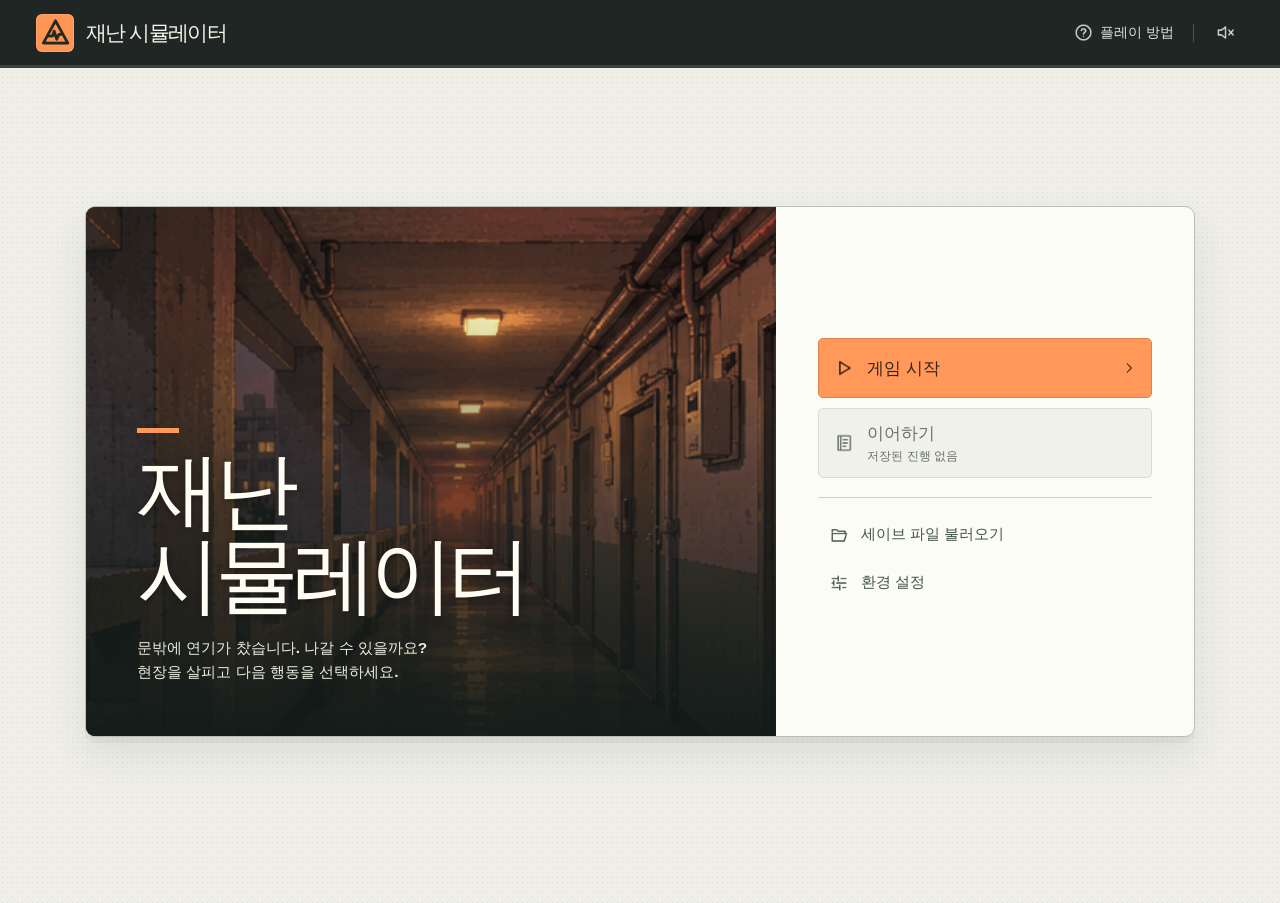
==== commit 63fc5f78: "전체적인 ui 수정 및 이미지 입력" ====
--- a/index.html
+++ b/index.html
@@ -4,7 +4,7 @@
   <meta charset="utf-8">
   <meta name="viewport" content="width=device-width, initial-scale=1, viewport-fit=cover">
   <meta name="theme-color" content="#202623">
-  <meta name="description" content="화재, 홍수, 지진 현장을 돌며 물자를 탐색하고 장비를 조립해 탈출하는 턴제 생존 게임.">
+  <meta name="description" content="화재·침수·지진 현장에서 주변 상황을 읽고 대피 방법을 선택하는 턴제 재난 시뮬레이터.">
   <title>재난 시뮬레이터</title>
   <link rel="icon" href="data:,">
   <link rel="stylesheet" href="css/game.css">
@@ -26,10 +26,10 @@
   <main id="title-screen" class="shell title-shell" aria-labelledby="title-name">
     <section class="title-card">
       <div class="title-scene">
-        <img src="assets/fire.webp" alt="" width="1500" height="750" fetchpriority="high">
+        <img src="assets/scenes/fire-home/a.png" alt="" fetchpriority="high">
         <div class="title-copy">
           <h1 id="title-name">재난<br>시뮬레이터</h1>
-          <p>화재·홍수·지진 속에서 물자를 찾고<br>한 턴씩 탈출로를 선택하세요.</p>
+          <p>문밖에 연기가 찼습니다. 나갈 수 있을까요?<br>현장을 살피고 다음 행동을 선택하세요.</p>
         </div>
       </div>
       <nav class="title-actions" aria-label="시작 메뉴">
@@ -55,9 +55,9 @@
       <nav class="venue-nav" aria-label="장소 선택">
         <span class="nav-label" aria-hidden="true">장소</span>
         <div class="venue-tabs">
-          <button type="button" data-venue="home" aria-pressed="true">집 <small>쉬움</small></button>
-          <button type="button" data-venue="work" aria-pressed="false">직장 <small>보통</small></button>
-          <button type="button" data-venue="travel" aria-pressed="false">여행지 <small>어려움</small></button>
+          <button type="button" data-venue="home" aria-pressed="true"><span>집</span><small>쉬움</small></button>
+          <button type="button" data-venue="work" aria-pressed="false"><span>직장</span><small>보통</small></button>
+          <button type="button" data-venue="travel" aria-pressed="false"><span>여행지</span><small>어려움</small></button>
         </div>
       </nav>
       <div class="toolbar-tools">
@@ -67,34 +67,31 @@
     </div>
     <div class="play-grid">
       <div class="main-column">
-        <article class="scene-panel panel">
-          <div class="hero">
-            <img data-art="fire" src="assets/fire.webp" alt="" width="1500" height="750" fetchpriority="high">
-            <img data-art="flood" src="assets/flood.webp" alt="" width="1500" height="750" hidden>
-            <img data-art="quake" src="assets/quake.webp" alt="" width="1500" height="750" hidden>
-            <div class="hero-shade"></div>
+        <article class="scene-panel panel" id="scene-panel" tabindex="-1" aria-labelledby="current-place" aria-describedby="scene-description">
+          <div class="hero" id="scene-view">
+            <img id="scene-image" alt="" fetchpriority="high">
+            <div class="hero-shade" aria-hidden="true"></div>
             <div class="hero-hud">
               <span class="alert-tag"><i data-icon="alert"></i><span id="alert-label">화재 경보</span></span>
               <div class="turn" id="turn-counter"><span aria-hidden="true" lang="en">TURN</span><b id="turn-number">01</b></div>
             </div>
             <div class="hero-caption">
-              <div class="setting"><i data-icon="pin"></i><span id="setting"></span></div>
-              <h1 id="scenario-title">도심 빌딩 화재</h1>
+              <div class="setting"><i data-icon="pin"></i><span id="scenario-title"></span></div>
+              <h1 id="current-place"></h1>
             </div>
           </div>
-          <section class="briefing" id="briefing" tabindex="-1" aria-labelledby="scene-title">
-            <div class="scene-meta"><span class="section-tag"><span class="square-pip"></span><span id="scene-label">현장 상황</span></span><span class="place" id="current-place"></span></div>
+          <div class="briefing" id="briefing">
             <h2 id="scene-title"></h2>
             <p id="scene-description"></p>
-          </section>
+          </div>
         </article>
         <section class="choices-section" aria-labelledby="choices-title">
-          <div class="section-heading"><h2 id="choices-title" tabindex="-1"><i data-icon="cursor"></i><span>현장 행동</span></h2><span id="choice-note" class="minor-label"><i data-icon="clock"></i>행동당 1턴</span></div>
+          <div class="section-heading"><h2 id="choices-title" tabindex="-1"><i data-icon="cursor"></i><span>현장 행동</span></h2><span id="choice-note" class="minor-label"><i data-icon="clock"></i>선택하는 동안 시간 정지</span></div>
           <div id="feedback" class="feedback" hidden></div>
           <nav id="field-tabs" class="field-tabs" aria-label="현장 메뉴">
-            <button type="button" data-view="field" aria-pressed="true"><i data-icon="eye"></i>현장 탐색</button>
-            <button type="button" data-view="travel" aria-pressed="false"><i data-icon="route"></i>지역 이동</button>
-            <button type="button" data-view="bag" aria-pressed="false"><i data-icon="bag"></i>가방·제작 <small id="bag-count">0/4</small></button>
+            <button type="button" data-view="field" aria-pressed="true"><i data-icon="eye"></i>대응 행동</button>
+            <button type="button" data-view="travel" aria-pressed="false"><i data-icon="route"></i>대피 경로</button>
+            <button type="button" data-view="guide" aria-pressed="false"><i data-icon="log"></i>행동요령</button>
           </nav>
           <div id="field-context"></div>
           <div id="actions" class="actions"></div>
@@ -103,23 +100,17 @@
       </div>
       <aside class="rail" aria-label="대피 정보">
         <section class="vitals" aria-labelledby="vitals-heading">
-          <div class="card-heading"><h2 id="vitals-heading"><i data-icon="pulse"></i>생존 상태</h2><span id="status-label" class="status-word"></span></div>
-          <div class="meters">
-            <div class="meter health">
-              <div class="meter-row"><span><i data-icon="heart"></i>체력</span><div><b id="hp-number">100</b><small> / 100</small></div></div>
-              <div id="hp-meter" class="gauge" role="progressbar" aria-label="체력" aria-valuemin="0" aria-valuemax="100"><span></span></div>
-            </div>
-            <div class="meter risk">
-              <div class="meter-row"><span><i data-icon="alert"></i><span id="risk-label"></span></span><div><b id="risk-number"></b><small> / 100</small></div></div>
-              <div id="risk-meter" class="gauge" role="progressbar" aria-label="위험 노출" aria-valuemin="0" aria-valuemax="100"><span></span></div>
-            </div>
-          </div>
+          <div class="card-heading"><h2 id="vitals-heading"><i data-icon="pulse"></i>현장 상황</h2><span id="status-label" class="status-word"></span></div>
+          <dl class="situation-facts">
+            <div><dt>주변 징후</dt><dd id="scene-signal"></dd></div>
+            <div><dt>신고 상황</dt><dd id="report-state"></dd></div>
+          </dl>
           <div class="hazard-note" id="hazard-note"></div>
         </section>
         <section class="route-panel panel" aria-labelledby="route-heading">
           <div class="card-heading"><h2 id="route-heading" tabindex="-1"><i data-icon="route"></i>지역 지도</h2><span class="route-count">확인한 장소 <b id="stage-count">1</b>곳</span></div>
           <p id="map-origin" class="map-origin"></p>
-          <div class="route-map" id="route-map" role="group" aria-label="지역을 선택해 물자와 이동 경로 확인">
+          <div class="route-map" id="route-map" role="group" aria-label="지역을 선택해 대피 표지와 이동 경로 확인">
             <canvas id="route-lines" aria-hidden="true"></canvas>
             <div id="map-points"></div>
           </div>
@@ -142,11 +133,17 @@
   <div class="sr-only" id="announcement" role="status" aria-live="polite" aria-atomic="true"></div>
   <noscript>이 게임을 플레이하려면 브라우저에서 자바스크립트를 켜 주세요.</noscript>
   <script src="js/data/regions.js"></script>
-  <script src="js/data/supplies.js"></script>
   <script src="js/data/maps.js"></script>
+  <script src="js/data/scenes.js"></script>
   <script src="js/knowledge.js"></script>
   <script src="js/legacy/scenarios-v2.js"></script>
   <script src="js/legacy/engine-v2.js"></script>
+  <script src="js/legacy/supplies-v4.js"></script>
+  <script src="js/legacy/maps-v4.js"></script>
+  <script src="js/legacy/knowledge-v4.js"></script>
+  <script src="js/legacy/field-v4.js"></script>
+  <script src="js/data/guidance.js"></script>
+  <script src="js/response.js"></script>
   <script src="js/engine.js"></script>
   <script src="js/storage.js"></script>
   <script src="js/save-file.js"></script>
--- a/css/game.css
+++ b/css/game.css
@@ -41,7 +41,7 @@
 .shell { width: min(1256px, calc(100% - 72px)); margin: 0 auto; }
 .topbar { background: #202623; border-bottom: 3px solid #39423c; color: #f5f5e9; }
 .header-inner { min-height: 65px; display: flex; align-items: center; justify-content: space-between; gap: 12px; }
-.brand, .utilities, .utility, .toolbar, .scenario-nav, .scenario-tabs, .scenario-tabs button, .toolbar-button, .section-tag, .setting,
+.brand, .utilities, .utility, .toolbar, .scenario-nav, .scenario-tabs, .scenario-tabs button, .toolbar-button, .setting,
 .hero-hud, .section-heading, .section-heading h2, .card-heading, .card-heading h2, .minor-label, .hazard-note, .text-button, .save-status, .close-button { display: flex; align-items: center; }
 .brand { gap: 12px; font-size: 1.34rem; font-weight: 850; letter-spacing: -.075em; }
 .brand-mark { background: #ff9554; color: #222922; width: 38px; height: 38px; display: grid; place-items: center; border-radius: 6px; box-shadow: inset 0 0 0 1px #ffd0aa40; }
@@ -67,11 +67,16 @@
 .main-column, .rail { display: flex; flex-direction: column; min-width: 0; gap: 20px; }
 .rail { gap: 15px; }
 .panel { border: 1px solid var(--line); border-radius: 8px; background: var(--paper); box-shadow: 0 2px 0 #31403209; }
-.scene-panel { overflow: hidden; }
-.hero { position: relative; isolation: isolate; overflow: hidden; height: clamp(250px, 23.1vw, 321px); background: #26322e; color: #fff; }
-.hero img, .hero-shade { position: absolute; inset: 0; width: 100%; height: 100%; }
-.hero img { object-fit: cover; object-position: center 54%; z-index: -2; }
-.hero-shade { z-index: -1; background: linear-gradient(90deg, #10181563, transparent 76%), linear-gradient(0deg, #0c1313e8, #0c13134a 32%, transparent 63%); }
+.scene-panel { overflow: hidden; scroll-margin-top: 8px; background: #18201d; border-color: #344039; }
+.scene-panel:focus { outline: none; }
+.hero { position: relative; isolation: isolate; overflow: hidden; aspect-ratio: 2.12; min-height: 230px; max-height: 440px; background: #26322e; color: #fff; }
+.hero img, .hero-shade, .hero::before { position: absolute; inset: 0; width: 100%; height: 100%; }
+.hero img { object-fit: cover; object-position: center; z-index: -3; }
+.hero::before { content: ""; pointer-events: none; z-index: -2; opacity: var(--weather-strength, 0); }
+[data-scenario=fire] .hero::before { background: radial-gradient(ellipse at 60% -30%, #7e614dce, transparent 69%), linear-gradient(#302821aa, transparent 50%); }
+[data-scenario=flood] .hero::before { background: linear-gradient(172deg, transparent 52%, #67c9ce2b 78%, #213e5166); }
+[data-scenario=quake] .hero::before { background: radial-gradient(ellipse at 76% 15%, #e5c98d65, transparent 74%); }
+.hero-shade { z-index: -1; background: linear-gradient(0deg, #111915e3, #11191556 23%, transparent 50%), linear-gradient(140deg, #10181530, transparent 45%); }
 .hero-hud { position: absolute; top: 18px; left: 22px; right: 20px; justify-content: space-between; align-items: flex-start; }
 .alert-tag, .turn { display: inline-flex; align-items: center; gap: 6px; line-height: 1; }
 .alert-tag { color: #232a24; background: var(--accent); box-shadow: 0 1px 3px #10171236; border-radius: 3px; padding: 7px 9px; font-size: .78rem; font-weight: 850; letter-spacing: .005em; }
@@ -82,15 +87,10 @@
 .hero-caption { position: absolute; bottom: 23px; left: 26px; right: 20px; }
 .setting { gap: 5px; color: #e3e6d9; font-size: .875rem; font-weight: 550; text-shadow: 0 1px 3px #000; }
 .setting i { color: var(--accent); width: 16px; height: 16px; }
-.hero h1 { margin-top: 4px; line-height: 1.17; font-size: clamp(2.35rem, 3.65vw, 3.5rem); letter-spacing: -.072em; font-weight: 900; text-shadow: 0 2px 7px #1119; }
-.briefing { padding: 18px 25px 22px; scroll-margin-top: 8px; }
-.briefing:focus { outline: none; }
-.scene-meta { display: flex; justify-content: space-between; align-items: center; gap: 10px; }
-.section-tag { gap: 7px; font-size: .80rem; font-weight: 750; color: #535e55; }
-.square-pip { background: var(--accent-ink); width: 7px; height: 7px; box-shadow: 3px 0 0 var(--accent-pale); }
-.place { color: #536056; font-size: .80rem; background: #e9ede4; border: 1px solid #dce2d5; border-radius: 3px; font-weight: 650; padding: 2px 7px; }
-.briefing h2 { margin-top: 8px; font-size: 1.47rem; line-height: 1.4; letter-spacing: -.061em; font-weight: 800; }
-.briefing > p { margin-top: 5px; color: #48524a; font-size: 1rem; line-height: 1.67; letter-spacing: -.025em; }
+.hero h1 { margin-top: 4px; line-height: 1.15; font-size: clamp(2.25rem, 3.6vw, 3.35rem); letter-spacing: -.065em; font-weight: 850; text-shadow: 0 2px 7px #1119; }
+.briefing { padding: 15px 25px 17px; border-top: 1px solid #455047; }
+.briefing h2 { margin-bottom: 4px; font-size: 1.12rem; line-height: 1.45; letter-spacing: -.035em; font-weight: 750; color: var(--accent); }
+.briefing > p { color: #e2e7db; font-size: 1rem; line-height: 1.6; letter-spacing: -.018em; }
 .feedback { display: flex; gap: 8px; align-items: flex-start; background: #eef0e7; border-left: 3px solid #a1ac9a; padding: 8px 10px; margin-top: 13px; font-size: .875rem; color: #435047; line-height: 1.55; }
 .feedback i { margin-top: 2px; }
 .feedback.is-event { border-color: var(--accent-ink); background: var(--accent-pale); }
@@ -143,17 +143,9 @@
 .action-body { display: flex; flex-direction: column; gap: 4px; }
 .action-title { font-size: 1.04rem; font-weight: 780; letter-spacing: -.06em; line-height: 1.32; }
 .action-description { color: #576258; font-size: .875rem; line-height: 1.5; letter-spacing: -.026em; }
-.check-line { display: flex; align-items: center; flex-wrap: wrap; gap: 3px 6px; margin-top: 3px; font-size: .77rem; line-height: 1.45; }
-.check-target { display: inline-flex; align-items: center; gap: 4px; padding: 1px 5px; color: #574328; background: #f2e9d5; border-radius: 3px; font-weight: 750; white-space: nowrap; }
-.check-target i { width: 14px; height: 14px; }
-.check-miss { color: #5d665a; }
 .costs { display: flex; flex-wrap: wrap; align-items: center; gap: 7px 10px; margin-top: auto; padding-top: 11px; }
 .cost { display: inline-flex; align-items: center; gap: 3px; font: 600 .82rem/1 var(--mono); white-space: nowrap; }
 .cost i { width: 14px; height: 14px; }
-.cost-name { font-family: Inter, "Noto Sans KR", "Apple SD Gothic Neo", "Malgun Gothic", sans-serif; font-size: .77rem; font-weight: 600; }
-.cost.hp { color: #386550; }
-.cost.risk { color: #92522c; }
-.danger-cost { color: #932f29; font-size: .78rem; font-weight: 750; }
 .unavailable { font-size: .8rem; font-weight: 650; color: #646b62; }
 .action:disabled { background: #e6e8df; border-color: #cdd1c6; box-shadow: none; }
 .action:disabled .action-body, .action:disabled .action-icon { opacity: .64; }
@@ -163,19 +155,6 @@
 .status-word::before { content: ""; width: 6px; height: 6px; border-radius: 50%; background: currentColor; }
 .status-word[data-level=warn] { color: #ffbe81; }
 .status-word[data-level=danger] { color: #ffaba0; }
-.meters { display: grid; gap: 11px; margin: 15px 0 16px; }
-.meter-row { display: flex; align-items: baseline; justify-content: space-between; gap: 6px; margin-bottom: 5px; }
-.meter-row > span { display: flex; align-items: center; gap: 7px; color: #e1e9dc; font-size: .88rem; font-weight: 550; }
-.meter-row i { width: 16px; height: 16px; }
-.health .meter-row i { color: #a5dab2; }
-.risk .meter-row i { color: #f3af77; }
-.meter-row > div { font-family: var(--mono); line-height: 1; white-space: nowrap; }
-.meter-row b { font-weight: 700; font-size: 1.15rem; }
-.meter-row small { color: #b3c1b3; font-size: .75rem; }
-.gauge { height: 8px; background: #46574b; border-radius: 1px; position: relative; overflow: hidden; }
-.gauge::after { content: ""; position: absolute; inset: 0; background: repeating-linear-gradient(90deg, transparent 0 calc(10% - 2px), #26352f calc(10% - 2px) 10%); }
-.gauge > span { display: block; height: 100%; background: #9acda4; transition: width .2s ease; }
-.risk .gauge > span { background: #f0a36a; }
 .hazard-note { gap: 7px; border-top: 1px solid #536052; margin: 0 -20px; padding: 9px 20px 10px; font-size: .81rem; font-weight: 500; color: #e2e6d8; background: #202e28; line-height: 1.45; }
 .hazard-note i { width: 15px; height: 15px; color: #edbc85; }
 .route-panel, .log-panel { overflow: hidden; }
@@ -239,7 +218,7 @@
 .full-log .event-line { color: var(--accent-ink); }
 .sr-only { position: absolute; width: 1px; height: 1px; padding: 0; margin: -1px; overflow: hidden; clip: rect(0,0,0,0); white-space: nowrap; border: 0; }
 
-@media (min-width: 1550px) { .shell { width: min(1350px, calc(100% - 100px)); } .hero { height: 354px; } }
+@media (min-width: 1550px) { .shell { width: min(1350px, calc(100% - 100px)); } }
 @media (max-width: 1090px) {
   .shell { width: calc(100% - 40px); }
   .play-grid { grid-template-columns: minmax(0, 1.95fr) minmax(266px, 1fr); gap: 14px; }
@@ -259,12 +238,10 @@
   .choices-section { order: 3; }
   .route-panel { order: 4; }
   .log-panel { order: 5; }
-  .hero { height: clamp(190px, 42vw, 273px); }
+  .hero { min-height: 0; aspect-ratio: 1.95; }
   .hero-caption { left: 18px; bottom: 16px; }
   .hero-hud { top: 13px; left: 15px; right: 15px; }
   .vitals .card-heading h2 { font-size: .98rem; }
-  .meters { grid-template-columns: minmax(0,1fr) minmax(0,1fr); gap: 18px; margin: 9px 0 12px; }
-  .meter-row { margin-bottom: 6px; }
   .hazard-note { margin: 0 -15px; padding: 6px 15px 7px; }
   .route-map { height: 135px; }
 }
@@ -284,19 +261,14 @@
   .scenario-tabs button i { width: 16px; height: 16px; }
   .toolbar-button { font-size: .81rem; gap: 4px; padding: 0 3px; }
   .play-grid { gap: 11px; }
-  .hero { height: clamp(171px, 45vw, 215px); }
+  .hero { aspect-ratio: 1.7; }
   .hero h1 { font-size: clamp(2rem, 8.2vw, 2.58rem); }
   .hero img { object-position: center 52%; }
   .setting { font-size: .78rem; }
   .briefing { padding: 12px 14px 14px; }
-  .briefing h2 { margin-top: 6px; font-size: 1.22rem; }
+  .briefing h2 { font-size: 1.06rem; }
   .briefing > p { font-size: 1rem; line-height: 1.52; }
   .vitals { padding: 10px 13px 0; }
-  .meters { gap: 15px; }
-  .meter-row > span { font-size: .81rem; gap: 4px; }
-  .meter-row small { font-size: .75rem; }
-  .meter-row b { font-size: 1rem; }
-  .meter-row i { width: 14px; height: 14px; }
   .hazard-note { margin-inline: -13px; padding-inline: 13px; }
   .section-heading { margin: 2px 1px 8px; }
   .section-heading h2 { font-size: 1.09rem; }
@@ -318,14 +290,13 @@
 @media (max-width: 355px) {
   .shell { width: calc(100% - 16px); }
   .toolbar-button span { display: none; }
-  .meter-row small { display: none; }
   .action { grid-template-columns: 31px minmax(0,1fr) auto; padding-inline: 8px; }
   .action-icon { width: 29px; height: 29px; }
 }
 @media (min-width: 800px) and (max-height: 800px) {
   .header-inner { min-height: 54px; }
   .toolbar { min-height: 65px; }
-  .hero { height: clamp(187px, 31vh, 248px); }
+  .hero { max-height: clamp(260px, 46vh, 375px); }
   .briefing { padding-block: 13px 16px; }
   .main-column { gap: 15px; }
   .action { min-height: 143px; }
--- a/css/field.css
+++ b/css/field.css
@@ -25,22 +25,9 @@
 .field-tabs button { flex: 1; min-width: 0; display: flex; align-items: center; justify-content: center; gap: 7px; padding: 8px 4px; min-height: 41px; border: 1px solid transparent; border-radius: 4px; color: #4b594d; font-size: .93rem; font-weight: 680; white-space: nowrap; background: transparent; }
 .field-tabs button:hover { background: #f2f4eb; }
 .field-tabs button[aria-pressed=true] { color: #fffdf4; background: #304638; border-color: #2c4135; }
-.field-tabs small { font: 650 .72rem/1.5 var(--mono); padding-inline: 4px; border-radius: 3px; background: #253d2d12; }
-.field-tabs [aria-pressed=true] small { background: #ffffff21; }
 .field-tabs i { width: 17px; height: 17px; }
-.stock-summary, .field-hint { display: flex; align-items: center; flex-wrap: wrap; gap: 6px; min-height: 35px; margin: 7px 0; color: #526054; font-size: .82rem; line-height: 1.5; }
-.stock-summary strong { margin-right: 4px; font-weight: 700; color: #415044; }
+.field-hint { display: flex; align-items: center; flex-wrap: wrap; gap: 6px; min-height: 35px; margin: 7px 0; color: #526054; font-size: .82rem; line-height: 1.5; }
 .map-jump { display: none; }
-.supply-tag { display: inline-flex; align-items: center; gap: 5px; padding: 3px 7px; border: 1px solid #ced6c7; border-radius: 4px; background: #f8f9ef; color: #405846; font-size: .78rem; font-weight: 650; line-height: 1.4; }
-.supply-tag i { width: 14px; height: 14px; }
-.bag-grid { display: grid; grid-template-columns: repeat(4, minmax(0, 1fr)); gap: 5px; margin-top: 10px; }
-.bag-slot { display: flex; align-items: center; justify-content: space-between; flex-wrap: wrap; min-height: 42px; padding: 3px 6px; border-radius: 4px; border: 1px solid #c4cebe; background: var(--paper); }
-.bag-slot.empty { justify-content: center; color: #687467; border-style: dashed; background: #ffffff35; font-size: .76rem; }
-.bag-slot .supply-tag { padding: 0; border: 0; background: none; }
-.drop-item { background: none; border: 0; font-size: .74rem; padding: 6px 3px; text-decoration: underline; text-underline-offset: 2px; color: #616c61; }
-.bag-grid + .field-hint { min-height: 0; margin: 8px 0 10px; }
-.ingredient-source { color: #535e50; font-size: .77rem; line-height: 1.45; }
-.recipe-parts { color: #3e5c48; margin-top: 3px; font-size: .8rem; font-weight: 700; }
 .action:disabled .action-body { opacity: .85; }
 .action:only-child { display: grid; min-height: 80px; grid-template-columns: auto minmax(0, 1fr) auto; align-items: center; gap: 13px; }
 .action:only-child .action-head { margin: 0; }
@@ -83,11 +70,8 @@
   .toolbar-tools #restart span { display: none; }
   .toolbar-tools .toolbar-button { min-width: 36px; justify-content: center; }
   .field-tabs button { gap: 4px; font-size: .85rem; }
-  .field-tabs small { font-size: .67rem; }
   .field-tabs i { width: 15px; height: 15px; }
-  .stock-summary, .field-hint { min-height: 25px; }
-  .bag-grid { grid-template-columns: repeat(2, minmax(0, 1fr)); }
-  .drop-item { min-height: 36px; padding-inline: 6px; }
+  .field-hint { min-height: 25px; }
   .action:only-child { min-height: 75px; gap: 8px; }
   .map-detail { padding: 10px 14px; }
   .map-move { min-height: 42px; }
@@ -98,3 +82,17 @@
   .field-tabs button { gap: 3px; }
   .field-tabs i { display: none; }
 }
+
+.situation-facts { display: grid; gap: 8px; margin: 13px 0; }
+.situation-facts div { display: grid; grid-template-columns: 5em minmax(0, 1fr); align-items: baseline; column-gap: 10px; }
+.situation-facts dt { color: #b8c9bb; font-size: .81rem; }
+.situation-facts dd { margin: 0; font-size: .90rem; font-weight: 600; line-height: 1.5; }
+.response-guide { margin-block: 10px; padding: 15px 17px; background: var(--paper); border: 1px solid var(--line); border-radius: 6px; }
+.response-guide h3 { margin: 0 0 8px; font-size: 1rem; }
+.response-guide .help-rules { margin-block: 8px 13px; }
+.actions:not(:empty) { margin-top: 8px; }
+
+.report-fields { display: grid; grid-template-columns: auto minmax(0, 1fr); gap: 10px 14px; padding: 14px; margin: 12px 0; background: #eef1e8; border-radius: 5px; line-height: 1.5; }
+.report-fields dt { font-size: .86rem; font-weight: 700; color: #455b4b; }
+.report-fields dd { font-size: .94rem; margin: 0; }
+.outcome-stats strong { overflow-wrap: anywhere; }
--- a/css/menu.css
+++ b/css/menu.css
@@ -17,7 +17,7 @@
 }
 .title-scene, .setup-scene { position: relative; isolation: isolate; overflow: hidden; color: #fffdf3; background: #24312a; }
 .title-scene img, .setup-scene img { position: absolute; inset: 0; width: 100%; height: 100%; object-fit: cover; z-index: -2; }
-.title-scene img { object-position: 65% center; }
+.title-scene img { object-position: 53% center; }
 .title-scene::after, .setup-scene::after { content: ""; position: absolute; inset: 0; z-index: -1; pointer-events: none; }
 .title-scene::after { background: linear-gradient(0deg, #111b19f2 0%, #111a1985 40%, transparent 82%), linear-gradient(90deg, #14201b55, transparent 65%); }
 .title-scene { display: flex; align-items: flex-end; }
@@ -48,7 +48,7 @@
 .export-status:empty, .menu-status:empty, .file-name:empty { display: none; }
 .setup-form, .setup-custom, .load-form, .record-list, .preference-list { display: grid; gap: 10px; }
 .setup-form .button-row, .load-form .button-row { margin: 3px 0 0; }
-.setup-scene { display: flex; align-items: flex-end; min-height: 93px; margin-bottom: 16px; border-radius: 5px; }
+.setup-scene { display: flex; align-items: flex-end; height: clamp(104px, 21svh, 170px); margin-bottom: 16px; border-radius: 5px; }
 .setup-scene::after { background: linear-gradient(0deg, #111a19db, #15221a19 90%); }
 .setup-scene img { object-position: 50% 47%; }
 .setup-scene strong { padding: 13px 15px; font-size: 1.2rem; letter-spacing: -.04em; }
